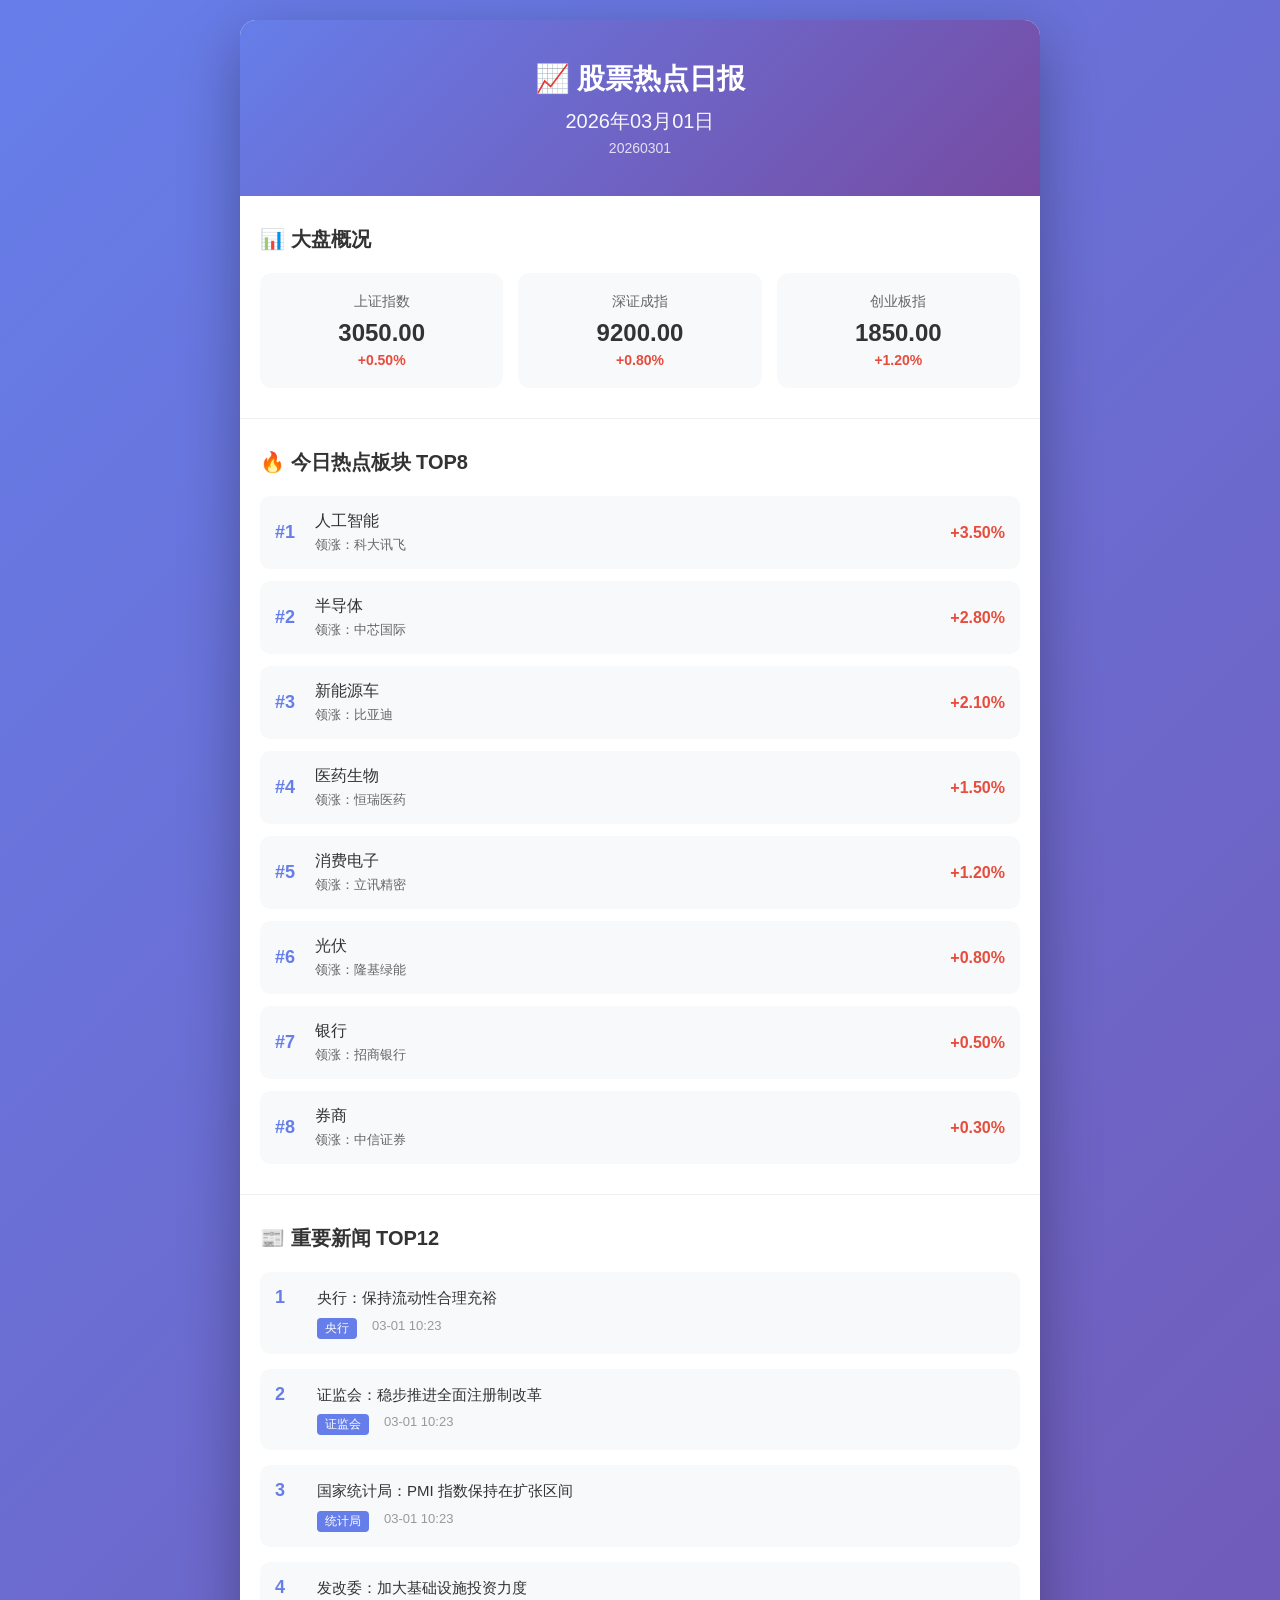
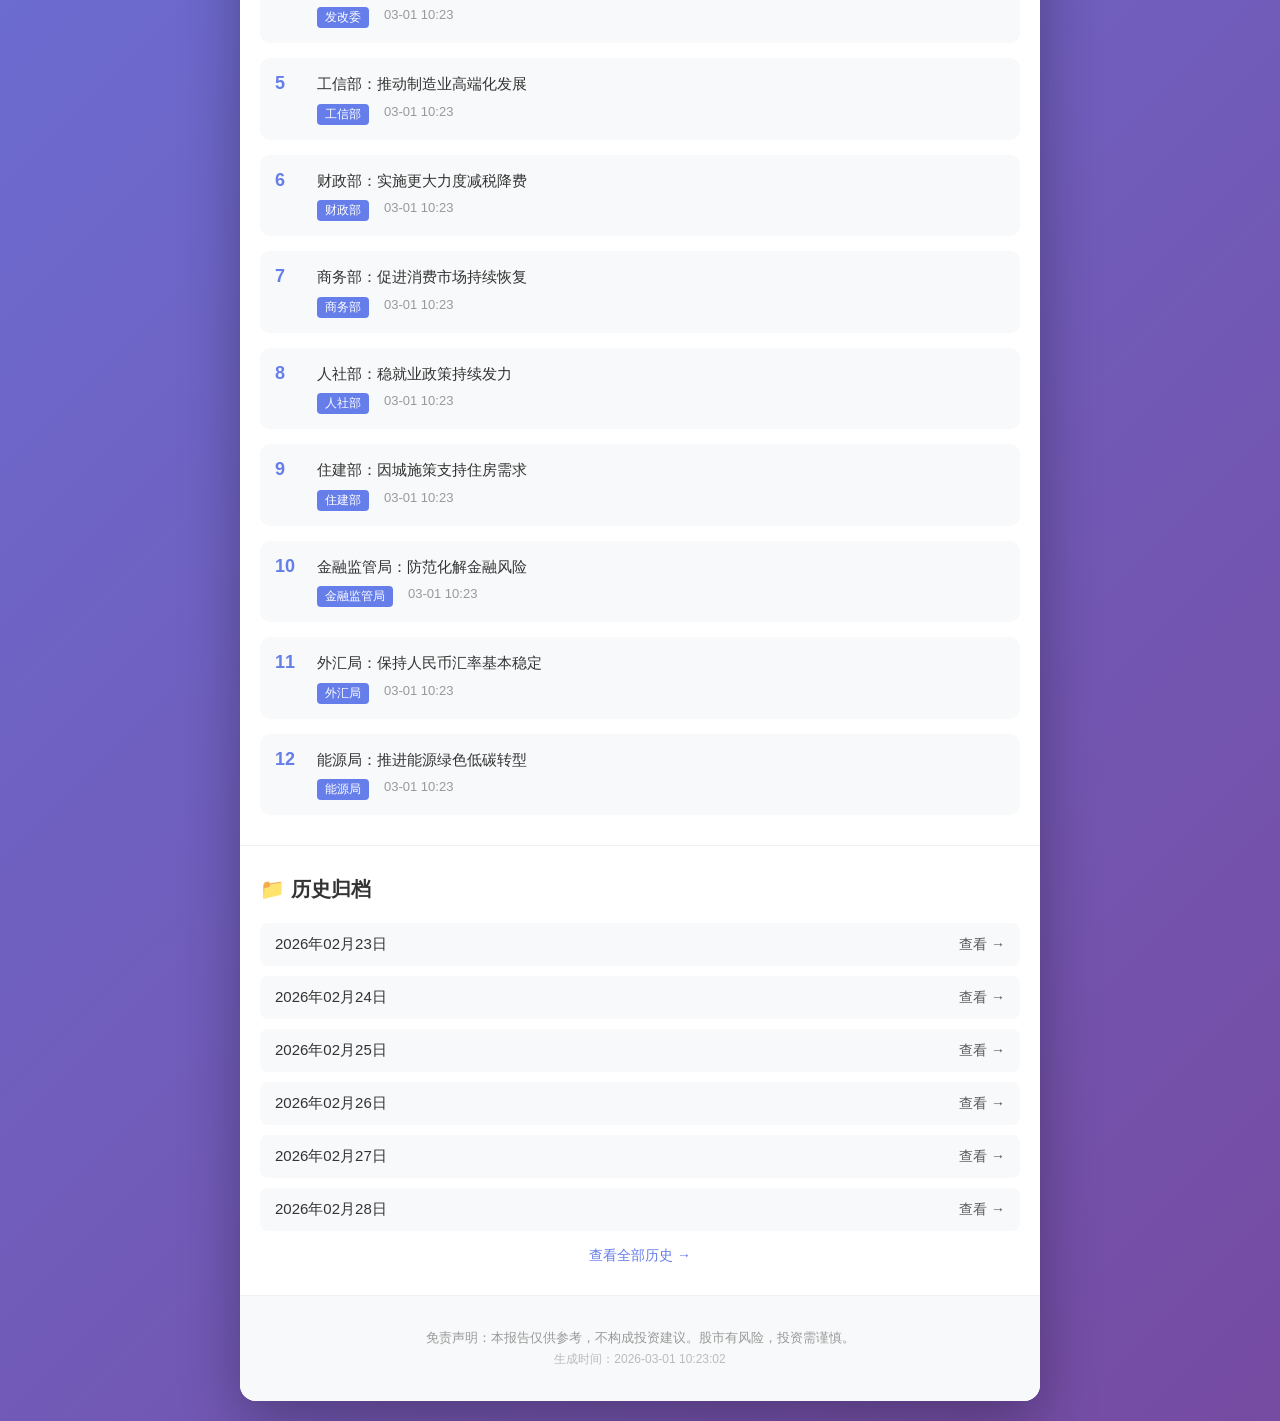
==== index.html @ e62b869c "Initial commit: 股票热点日报网站" ====
<!DOCTYPE html>
<html lang="zh-CN">
<head>
    <meta charset="UTF-8">
    <meta name="viewport" content="width=device-width, initial-scale=1.0">
    <title>股票热点日报 - 2026年03月01日</title>
    <link rel="stylesheet" href="/css/style.css">
</head>
<body>
    <div class="container">
        <header>
            <h1>📈 股票热点日报</h1>
            <p class="date">2026年03月01日</p>
            <p class="date-en">20260301</p>
        </header>

        <section class="section">
            <h2>📊 大盘概况</h2>
            <div class="market-cards">

                <div class="card up">
                    <div class="card-title">上证指数</div>
                    <div class="card-value">3050.00</div>
                    <div class="card-change">+0.50%</div>
                </div>

                <div class="card up">
                    <div class="card-title">深证成指</div>
                    <div class="card-value">9200.00</div>
                    <div class="card-change">+0.80%</div>
                </div>

                <div class="card up">
                    <div class="card-title">创业板指</div>
                    <div class="card-value">1850.00</div>
                    <div class="card-change">+1.20%</div>
                </div>
            </div>
        </section>

        <section class="section">
            <h2>🔥 今日热点板块 TOP8</h2>
            <div class="sector-list">

                <div class="sector-item up">
                    <div class="sector-rank">#1</div>
                    <div class="sector-info">
                        <div class="sector-name">人工智能</div>
                        <div class="sector-leader">领涨：科大讯飞</div>
                    </div>
                    <div class="sector-change">+3.50%</div>
                </div>

                <div class="sector-item up">
                    <div class="sector-rank">#2</div>
                    <div class="sector-info">
                        <div class="sector-name">半导体</div>
                        <div class="sector-leader">领涨：中芯国际</div>
                    </div>
                    <div class="sector-change">+2.80%</div>
                </div>

                <div class="sector-item up">
                    <div class="sector-rank">#3</div>
                    <div class="sector-info">
                        <div class="sector-name">新能源车</div>
                        <div class="sector-leader">领涨：比亚迪</div>
                    </div>
                    <div class="sector-change">+2.10%</div>
                </div>

                <div class="sector-item up">
                    <div class="sector-rank">#4</div>
                    <div class="sector-info">
                        <div class="sector-name">医药生物</div>
                        <div class="sector-leader">领涨：恒瑞医药</div>
                    </div>
                    <div class="sector-change">+1.50%</div>
                </div>

                <div class="sector-item up">
                    <div class="sector-rank">#5</div>
                    <div class="sector-info">
                        <div class="sector-name">消费电子</div>
                        <div class="sector-leader">领涨：立讯精密</div>
                    </div>
                    <div class="sector-change">+1.20%</div>
                </div>

                <div class="sector-item up">
                    <div class="sector-rank">#6</div>
                    <div class="sector-info">
                        <div class="sector-name">光伏</div>
                        <div class="sector-leader">领涨：隆基绿能</div>
                    </div>
                    <div class="sector-change">+0.80%</div>
                </div>

                <div class="sector-item up">
                    <div class="sector-rank">#7</div>
                    <div class="sector-info">
                        <div class="sector-name">银行</div>
                        <div class="sector-leader">领涨：招商银行</div>
                    </div>
                    <div class="sector-change">+0.50%</div>
                </div>

                <div class="sector-item up">
                    <div class="sector-rank">#8</div>
                    <div class="sector-info">
                        <div class="sector-name">券商</div>
                        <div class="sector-leader">领涨：中信证券</div>
                    </div>
                    <div class="sector-change">+0.30%</div>
                </div>
            </div>
        </section>

        <section class="section">
            <h2>📰 重要新闻 TOP12</h2>
            <div class="news-list">

                <div class="news-item">
                    <div class="news-rank">1</div>
                    <div class="news-content">
                        <div class="news-title">央行：保持流动性合理充裕</div>
                        <div class="news-meta">
                            <span class="news-source">央行</span>
                            <span class="news-time">03-01 10:23</span>
                        </div>
                    </div>
                </div>

                <div class="news-item">
                    <div class="news-rank">2</div>
                    <div class="news-content">
                        <div class="news-title">证监会：稳步推进全面注册制改革</div>
                        <div class="news-meta">
                            <span class="news-source">证监会</span>
                            <span class="news-time">03-01 10:23</span>
                        </div>
                    </div>
                </div>

                <div class="news-item">
                    <div class="news-rank">3</div>
                    <div class="news-content">
                        <div class="news-title">国家统计局：PMI 指数保持在扩张区间</div>
                        <div class="news-meta">
                            <span class="news-source">统计局</span>
                            <span class="news-time">03-01 10:23</span>
                        </div>
                    </div>
                </div>

                <div class="news-item">
                    <div class="news-rank">4</div>
                    <div class="news-content">
                        <div class="news-title">发改委：加大基础设施投资力度</div>
                        <div class="news-meta">
                            <span class="news-source">发改委</span>
                            <span class="news-time">03-01 10:23</span>
                        </div>
                    </div>
                </div>

                <div class="news-item">
                    <div class="news-rank">5</div>
                    <div class="news-content">
                        <div class="news-title">工信部：推动制造业高端化发展</div>
                        <div class="news-meta">
                            <span class="news-source">工信部</span>
                            <span class="news-time">03-01 10:23</span>
                        </div>
                    </div>
                </div>

                <div class="news-item">
                    <div class="news-rank">6</div>
                    <div class="news-content">
                        <div class="news-title">财政部：实施更大力度减税降费</div>
                        <div class="news-meta">
                            <span class="news-source">财政部</span>
                            <span class="news-time">03-01 10:23</span>
                        </div>
                    </div>
                </div>

                <div class="news-item">
                    <div class="news-rank">7</div>
                    <div class="news-content">
                        <div class="news-title">商务部：促进消费市场持续恢复</div>
                        <div class="news-meta">
                            <span class="news-source">商务部</span>
                            <span class="news-time">03-01 10:23</span>
                        </div>
                    </div>
                </div>

                <div class="news-item">
                    <div class="news-rank">8</div>
                    <div class="news-content">
                        <div class="news-title">人社部：稳就业政策持续发力</div>
                        <div class="news-meta">
                            <span class="news-source">人社部</span>
                            <span class="news-time">03-01 10:23</span>
                        </div>
                    </div>
                </div>

                <div class="news-item">
                    <div class="news-rank">9</div>
                    <div class="news-content">
                        <div class="news-title">住建部：因城施策支持住房需求</div>
                        <div class="news-meta">
                            <span class="news-source">住建部</span>
                            <span class="news-time">03-01 10:23</span>
                        </div>
                    </div>
                </div>

                <div class="news-item">
                    <div class="news-rank">10</div>
                    <div class="news-content">
                        <div class="news-title">金融监管局：防范化解金融风险</div>
                        <div class="news-meta">
                            <span class="news-source">金融监管局</span>
                            <span class="news-time">03-01 10:23</span>
                        </div>
                    </div>
                </div>

                <div class="news-item">
                    <div class="news-rank">11</div>
                    <div class="news-content">
                        <div class="news-title">外汇局：保持人民币汇率基本稳定</div>
                        <div class="news-meta">
                            <span class="news-source">外汇局</span>
                            <span class="news-time">03-01 10:23</span>
                        </div>
                    </div>
                </div>

                <div class="news-item">
                    <div class="news-rank">12</div>
                    <div class="news-content">
                        <div class="news-title">能源局：推进能源绿色低碳转型</div>
                        <div class="news-meta">
                            <span class="news-source">能源局</span>
                            <span class="news-time">03-01 10:23</span>
                        </div>
                    </div>
                </div>
            </div>
        </section>

        <section class="section">
            <h2>📁 历史归档</h2>
            <div class="archive-list">

                <a href="/daily/20260223.html" class="archive-item">
                    <span class="archive-date">2026年02月23日</span>
                    <span class="archive-link">查看 →</span>
                </a>

                <a href="/daily/20260224.html" class="archive-item">
                    <span class="archive-date">2026年02月24日</span>
                    <span class="archive-link">查看 →</span>
                </a>

                <a href="/daily/20260225.html" class="archive-item">
                    <span class="archive-date">2026年02月25日</span>
                    <span class="archive-link">查看 →</span>
                </a>

                <a href="/daily/20260226.html" class="archive-item">
                    <span class="archive-date">2026年02月26日</span>
                    <span class="archive-link">查看 →</span>
                </a>

                <a href="/daily/20260227.html" class="archive-item">
                    <span class="archive-date">2026年02月27日</span>
                    <span class="archive-link">查看 →</span>
                </a>

                <a href="/daily/20260228.html" class="archive-item">
                    <span class="archive-date">2026年02月28日</span>
                    <span class="archive-link">查看 →</span>
                </a>
            </div>
            <div class="archive-more">
                <a href="/archive.html">查看全部历史 →</a>
            </div>
        </section>

        <footer>
            <p>免责声明：本报告仅供参考，不构成投资建议。股市有风险，投资需谨慎。</p>
            <p class="footer-time">生成时间：2026-03-01 10:23:02</p>
        </footer>
    </div>
    <script src="/js/main.js"></script>
</body>
</html>
---- css/style.css ----
* {
    margin: 0;
    padding: 0;
    box-sizing: border-box;
}

body {
    font-family: -apple-system, BlinkMacSystemFont, "Segoe UI", Roboto, "Helvetica Neue", Arial, sans-serif;
    background: linear-gradient(135deg, #667eea 0%, #764ba2 100%);
    min-height: 100vh;
    padding: 20px 0;
}

.container {
    max-width: 800px;
    margin: 0 auto;
    background: white;
    border-radius: 16px;
    box-shadow: 0 20px 60px rgba(0, 0, 0, 0.3);
    overflow: hidden;
}

header {
    background: linear-gradient(135deg, #667eea 0%, #764ba2 100%);
    color: white;
    padding: 40px 20px;
    text-align: center;
}

header h1 {
    font-size: 28px;
    margin-bottom: 10px;
}

header .date {
    font-size: 20px;
    opacity: 0.95;
}

header .date-en {
    font-size: 14px;
    opacity: 0.8;
    margin-top: 5px;
}

.section {
    padding: 30px 20px;
    border-bottom: 1px solid #f0f0f0;
}

.section:last-child {
    border-bottom: none;
}

.section h2 {
    font-size: 20px;
    color: #333;
    margin-bottom: 20px;
    display: flex;
    align-items: center;
    gap: 8px;
}

.market-cards {
    display: grid;
    grid-template-columns: repeat(3, 1fr);
    gap: 15px;
}

.card {
    background: #f8f9fa;
    border-radius: 12px;
    padding: 20px 15px;
    text-align: center;
    transition: transform 0.2s;
}

.card:hover {
    transform: translateY(-2px);
}

.card.up .card-change { color: #e74c3c; font-weight: bold; }
.card.down .card-change { color: #27ae60; font-weight: bold; }

.card-title {
    font-size: 14px;
    color: #666;
    margin-bottom: 8px;
}

.card-value {
    font-size: 24px;
    font-weight: bold;
    color: #333;
    margin-bottom: 5px;
}

.card-change { font-size: 14px; }

.sector-list {
    display: flex;
    flex-direction: column;
    gap: 12px;
}

.sector-item {
    display: flex;
    align-items: center;
    background: #f8f9fa;
    border-radius: 10px;
    padding: 15px;
    transition: all 0.2s;
}

.sector-item:hover {
    background: #f0f0f0;
    transform: translateX(5px);
}

.sector-item.up .sector-change { color: #e74c3c; font-weight: bold; }
.sector-item.down .sector-change { color: #27ae60; font-weight: bold; }

.sector-rank {
    font-size: 18px;
    font-weight: bold;
    color: #667eea;
    width: 40px;
    flex-shrink: 0;
}

.sector-info { flex: 1; min-width: 0; }

.sector-name {
    font-size: 16px;
    font-weight: 500;
    color: #333;
    margin-bottom: 4px;
}

.sector-leader {
    font-size: 13px;
    color: #666;
}

.sector-change {
    font-size: 16px;
    flex-shrink: 0;
    margin-left: 15px;
}

.news-list {
    display: flex;
    flex-direction: column;
    gap: 15px;
}

.news-item {
    display: flex;
    gap: 12px;
    padding: 15px;
    background: #f8f9fa;
    border-radius: 10px;
    transition: all 0.2s;
}

.news-item:hover { background: #f0f0f0; }

.news-rank {
    font-size: 18px;
    font-weight: bold;
    color: #667eea;
    width: 30px;
    flex-shrink: 0;
}

.news-content { flex: 1; min-width: 0; }

.news-title {
    font-size: 15px;
    color: #333;
    margin-bottom: 8px;
    line-height: 1.5;
}

.news-meta {
    display: flex;
    gap: 15px;
    font-size: 13px;
    color: #999;
}

.news-source {
    background: #667eea;
    color: white;
    padding: 2px 8px;
    border-radius: 4px;
    font-size: 12px;
}

.archive-list {
    display: flex;
    flex-direction: column;
    gap: 10px;
}

.archive-item {
    display: flex;
    justify-content: space-between;
    align-items: center;
    padding: 12px 15px;
    background: #f8f9fa;
    border-radius: 8px;
    text-decoration: none;
    color: #333;
    transition: all 0.2s;
}

.archive-item:hover {
    background: #667eea;
    color: white;
    transform: translateX(5px);
}

.archive-date { font-size: 15px; }
.archive-link { font-size: 14px; opacity: 0.8; }

.archive-more {
    text-align: center;
    margin-top: 15px;
}

.archive-more a {
    color: #667eea;
    text-decoration: none;
    font-size: 14px;
}

.archive-more a:hover { text-decoration: underline; }

footer {
    background: #f8f9fa;
    padding: 30px 20px;
    text-align: center;
    color: #999;
    font-size: 13px;
    line-height: 1.8;
}

.footer-time {
    font-size: 12px;
    color: #bbb;
}

@media (max-width: 600px) {
    header h1 { font-size: 24px; }
    header .date { font-size: 18px; }
    .market-cards { grid-template-columns: 1fr; gap: 10px; }
    .card { padding: 15px 10px; }
    .sector-item { padding: 12px; }
    .sector-rank { font-size: 16px; width: 35px; }
    .sector-name { font-size: 15px; }
    .sector-leader { font-size: 12px; }
    .sector-change { font-size: 14px; margin-left: 10px; }
}
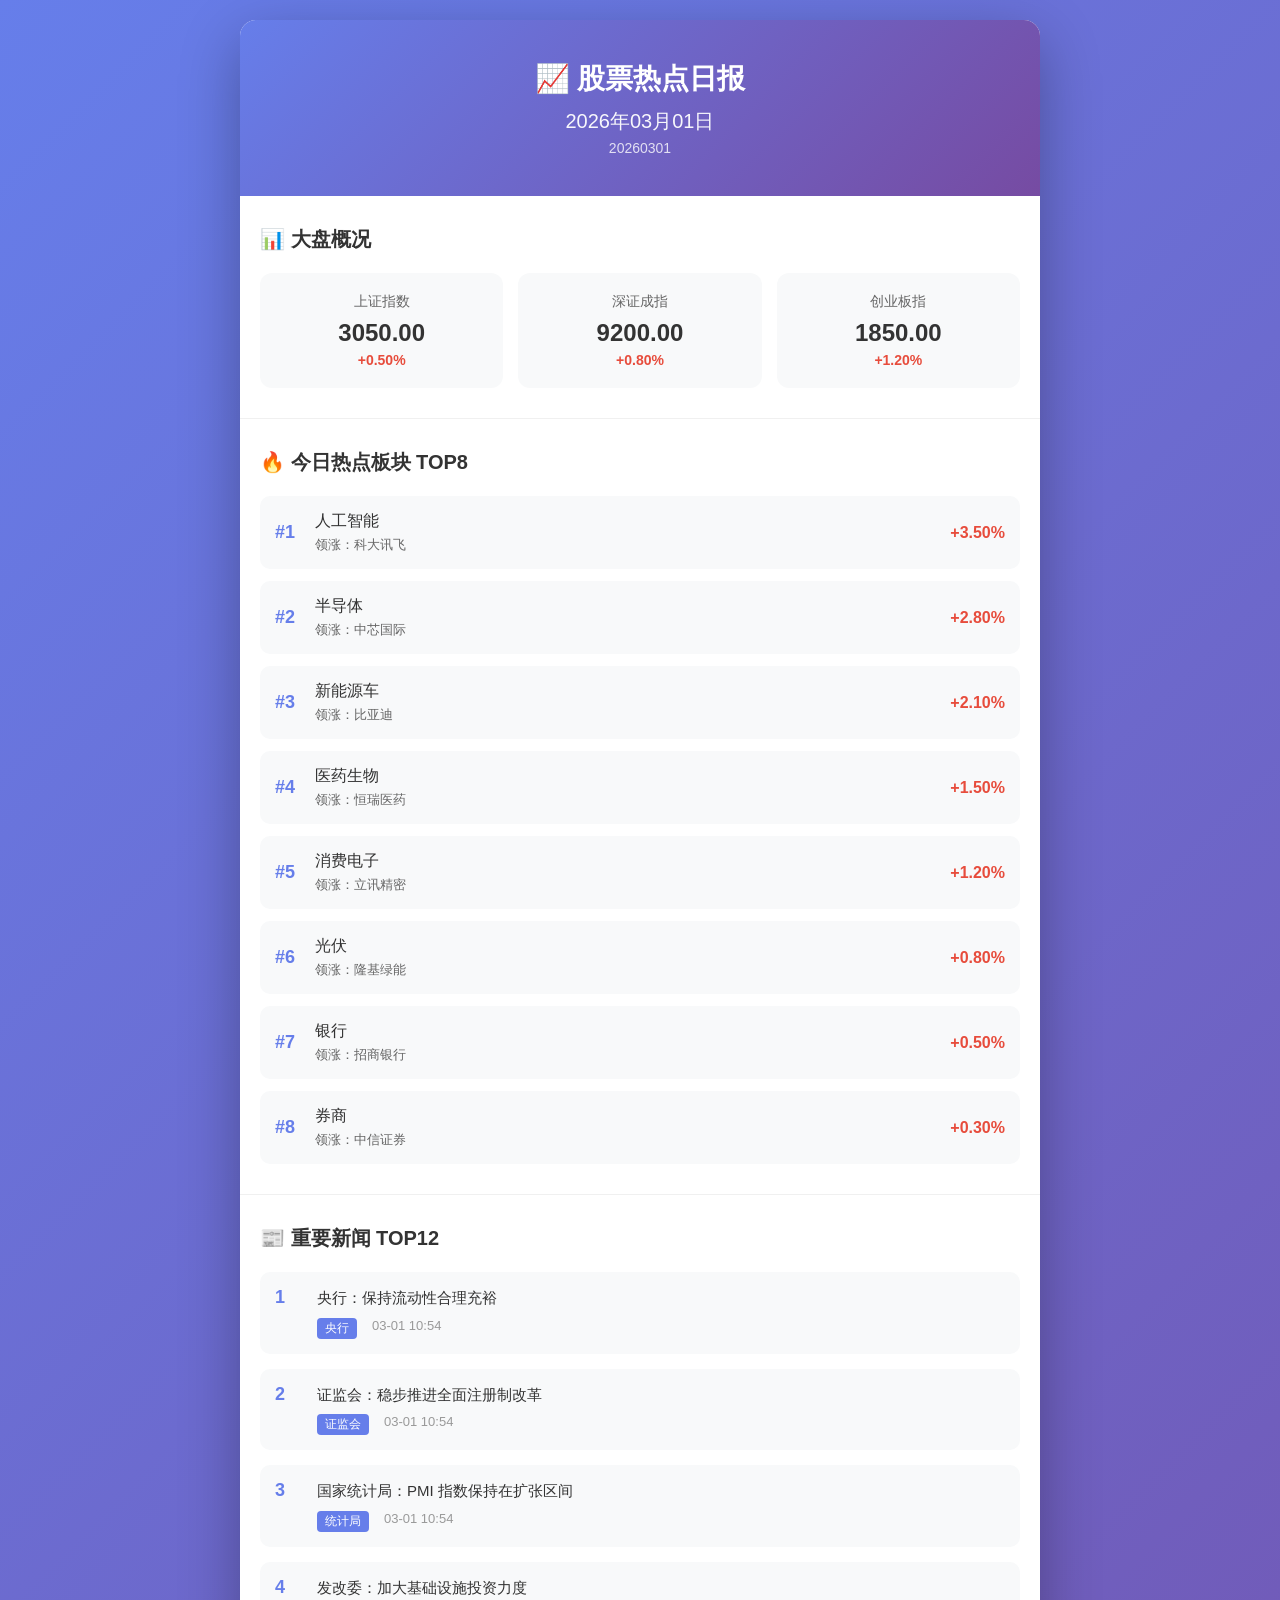
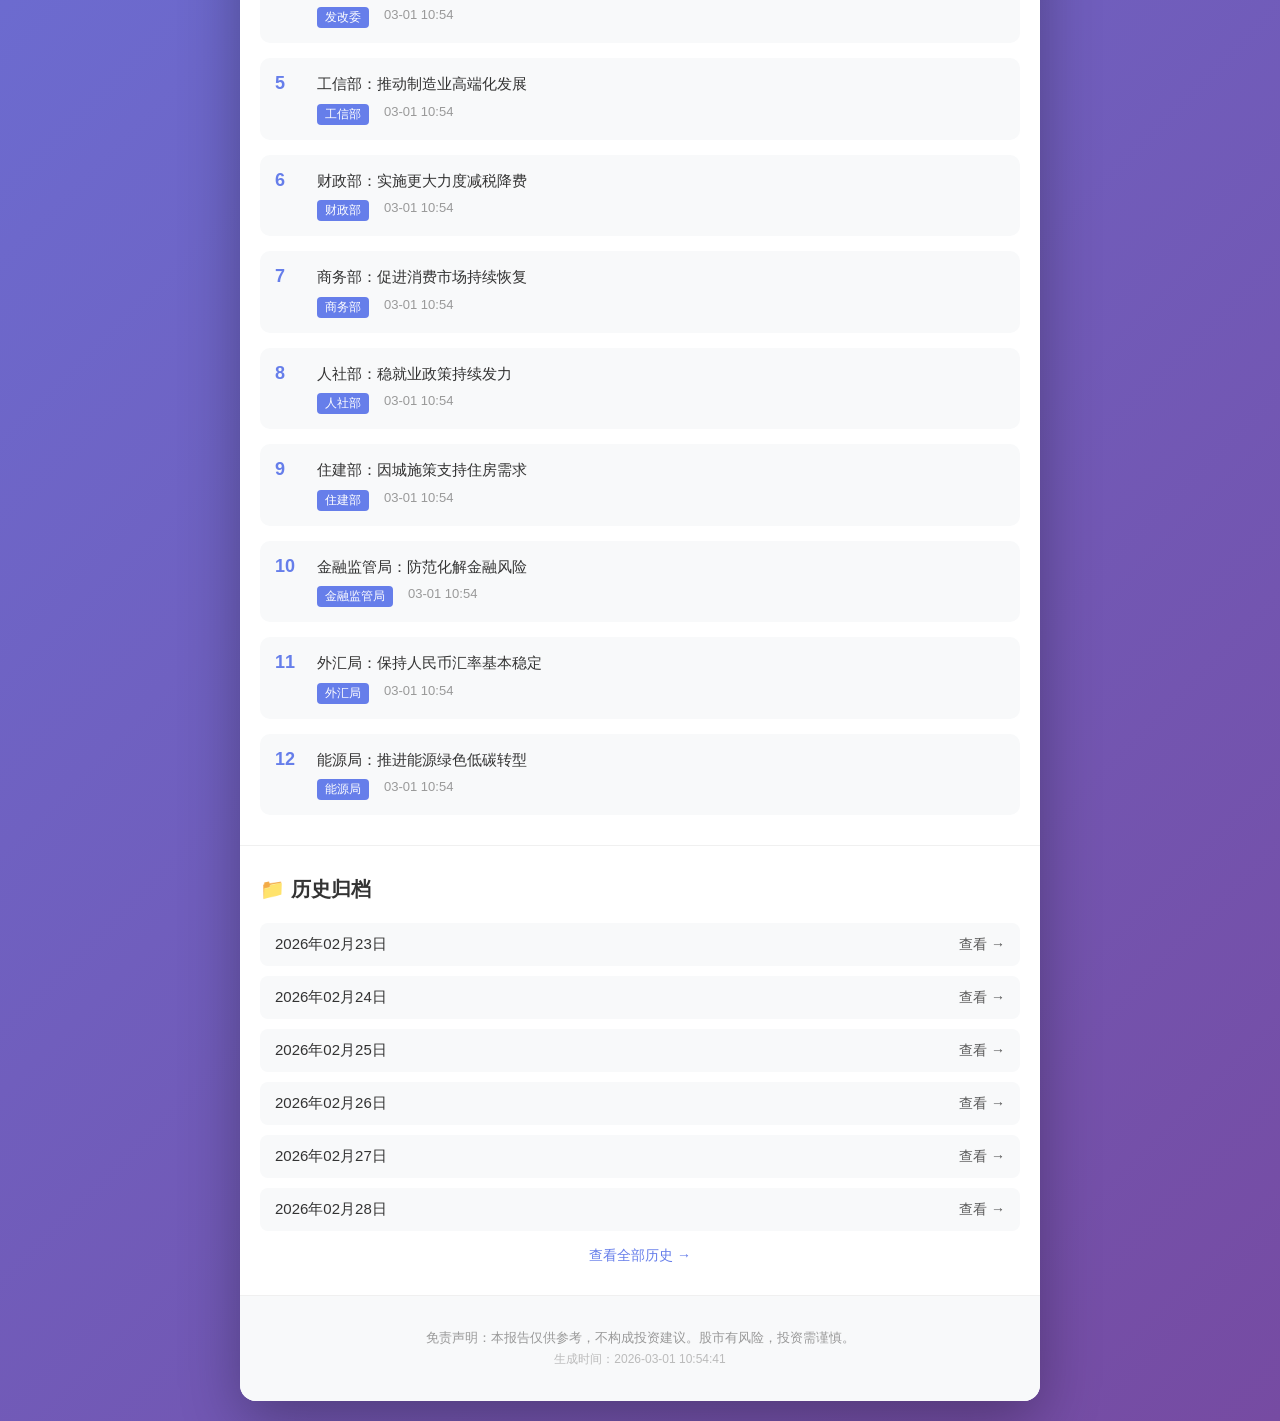
==== commit 2dcb9516: "Add test report and MCP integration" ====
--- a/index.html
+++ b/index.html
@@ -126,7 +126,7 @@
                         <div class="news-title">央行：保持流动性合理充裕</div>
                         <div class="news-meta">
                             <span class="news-source">央行</span>
-                            <span class="news-time">03-01 10:23</span>
+                            <span class="news-time">03-01 10:54</span>
                         </div>
                     </div>
                 </div>
@@ -137,7 +137,7 @@
                         <div class="news-title">证监会：稳步推进全面注册制改革</div>
                         <div class="news-meta">
                             <span class="news-source">证监会</span>
-                            <span class="news-time">03-01 10:23</span>
+                            <span class="news-time">03-01 10:54</span>
                         </div>
                     </div>
                 </div>
@@ -148,7 +148,7 @@
                         <div class="news-title">国家统计局：PMI 指数保持在扩张区间</div>
                         <div class="news-meta">
                             <span class="news-source">统计局</span>
-                            <span class="news-time">03-01 10:23</span>
+                            <span class="news-time">03-01 10:54</span>
                         </div>
                     </div>
                 </div>
@@ -159,7 +159,7 @@
                         <div class="news-title">发改委：加大基础设施投资力度</div>
                         <div class="news-meta">
                             <span class="news-source">发改委</span>
-                            <span class="news-time">03-01 10:23</span>
+                            <span class="news-time">03-01 10:54</span>
                         </div>
                     </div>
                 </div>
@@ -170,7 +170,7 @@
                         <div class="news-title">工信部：推动制造业高端化发展</div>
                         <div class="news-meta">
                             <span class="news-source">工信部</span>
-                            <span class="news-time">03-01 10:23</span>
+                            <span class="news-time">03-01 10:54</span>
                         </div>
                     </div>
                 </div>
@@ -181,7 +181,7 @@
                         <div class="news-title">财政部：实施更大力度减税降费</div>
                         <div class="news-meta">
                             <span class="news-source">财政部</span>
-                            <span class="news-time">03-01 10:23</span>
+                            <span class="news-time">03-01 10:54</span>
                         </div>
                     </div>
                 </div>
@@ -192,7 +192,7 @@
                         <div class="news-title">商务部：促进消费市场持续恢复</div>
                         <div class="news-meta">
                             <span class="news-source">商务部</span>
-                            <span class="news-time">03-01 10:23</span>
+                            <span class="news-time">03-01 10:54</span>
                         </div>
                     </div>
                 </div>
@@ -203,7 +203,7 @@
                         <div class="news-title">人社部：稳就业政策持续发力</div>
                         <div class="news-meta">
                             <span class="news-source">人社部</span>
-                            <span class="news-time">03-01 10:23</span>
+                            <span class="news-time">03-01 10:54</span>
                         </div>
                     </div>
                 </div>
@@ -214,7 +214,7 @@
                         <div class="news-title">住建部：因城施策支持住房需求</div>
                         <div class="news-meta">
                             <span class="news-source">住建部</span>
-                            <span class="news-time">03-01 10:23</span>
+                            <span class="news-time">03-01 10:54</span>
                         </div>
                     </div>
                 </div>
@@ -225,7 +225,7 @@
                         <div class="news-title">金融监管局：防范化解金融风险</div>
                         <div class="news-meta">
                             <span class="news-source">金融监管局</span>
-                            <span class="news-time">03-01 10:23</span>
+                            <span class="news-time">03-01 10:54</span>
                         </div>
                     </div>
                 </div>
@@ -236,7 +236,7 @@
                         <div class="news-title">外汇局：保持人民币汇率基本稳定</div>
                         <div class="news-meta">
                             <span class="news-source">外汇局</span>
-                            <span class="news-time">03-01 10:23</span>
+                            <span class="news-time">03-01 10:54</span>
                         </div>
                     </div>
                 </div>
@@ -247,7 +247,7 @@
                         <div class="news-title">能源局：推进能源绿色低碳转型</div>
                         <div class="news-meta">
                             <span class="news-source">能源局</span>
-                            <span class="news-time">03-01 10:23</span>
+                            <span class="news-time">03-01 10:54</span>
                         </div>
                     </div>
                 </div>
@@ -295,7 +295,7 @@
 
         <footer>
             <p>免责声明：本报告仅供参考，不构成投资建议。股市有风险，投资需谨慎。</p>
-            <p class="footer-time">生成时间：2026-03-01 10:23:02</p>
+            <p class="footer-time">生成时间：2026-03-01 10:54:41</p>
         </footer>
     </div>
     <script src="/js/main.js"></script>
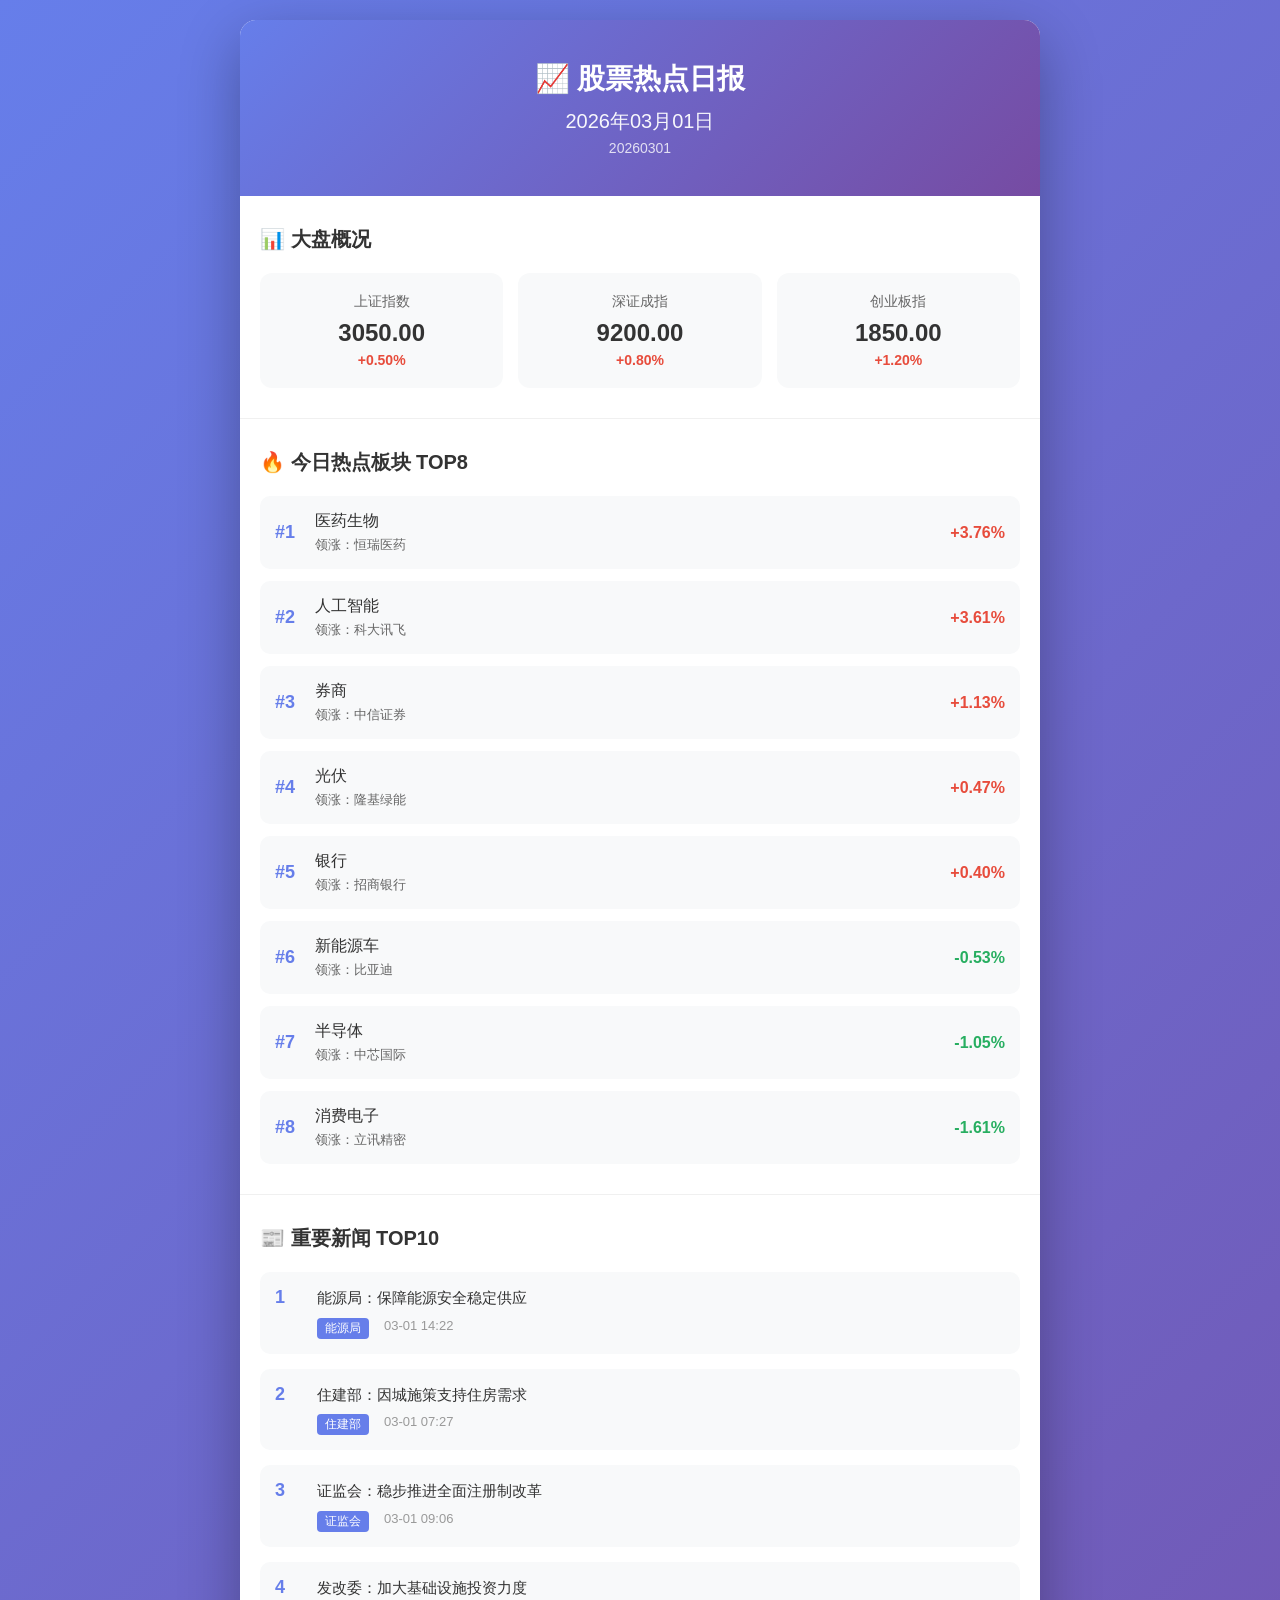
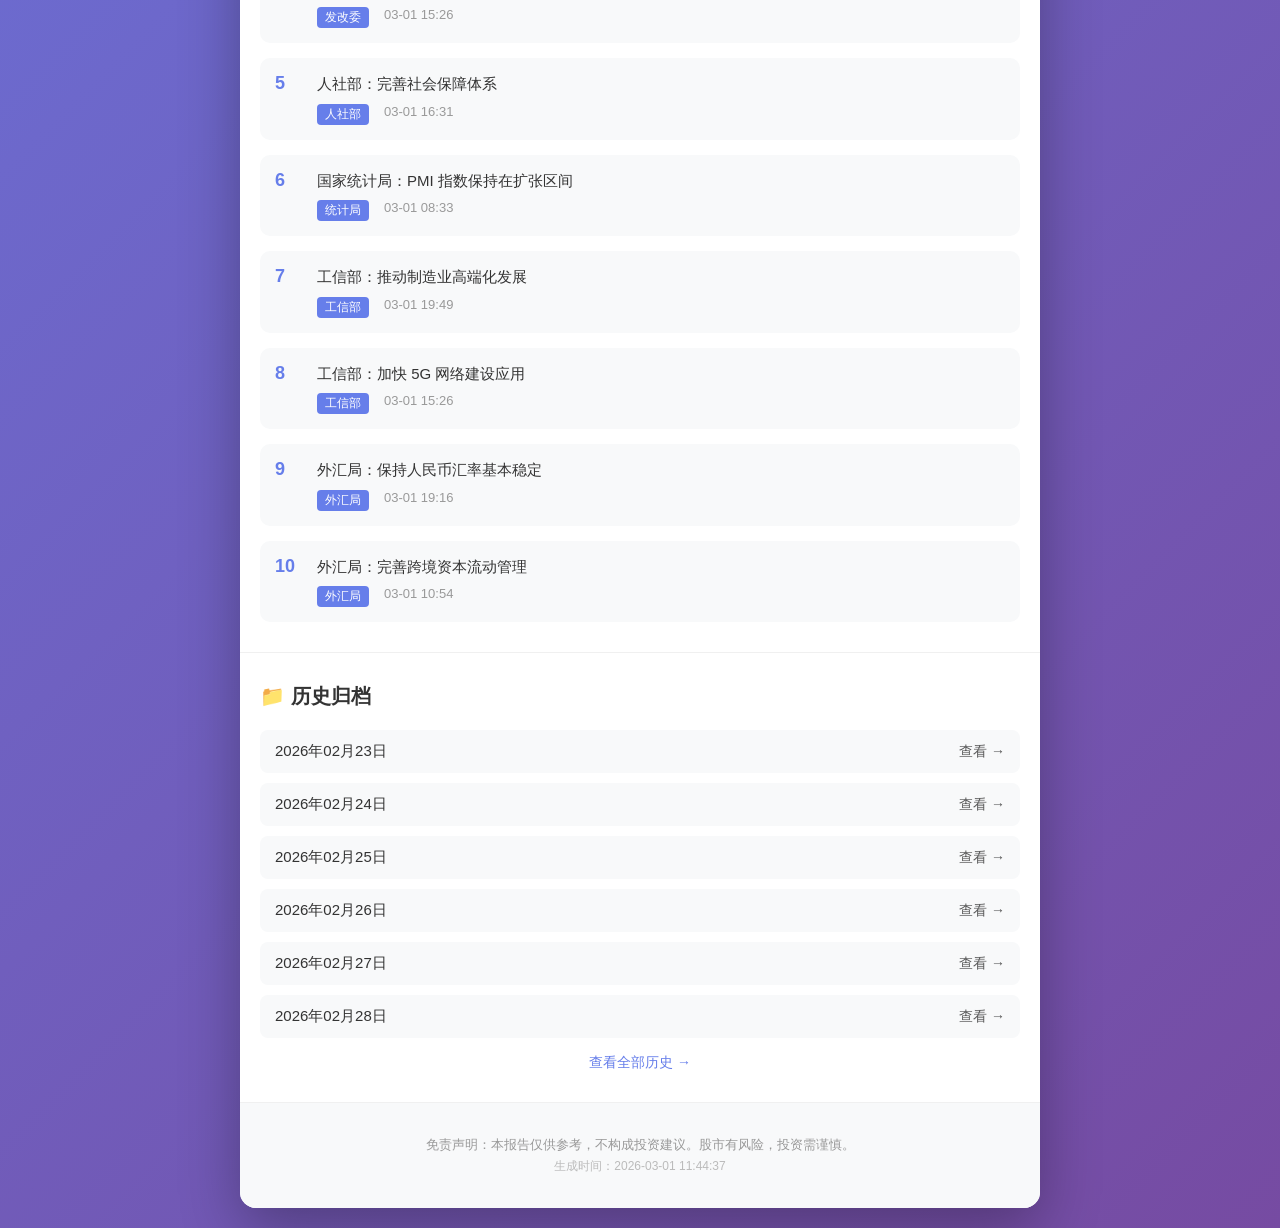
==== commit ad721051: "Update: 改进备用数据生成算法 (伪随机但一致)" ====
--- a/index.html
+++ b/index.html
@@ -45,88 +45,88 @@
                 <div class="sector-item up">
                     <div class="sector-rank">#1</div>
                     <div class="sector-info">
+                        <div class="sector-name">医药生物</div>
+                        <div class="sector-leader">领涨：恒瑞医药</div>
+                    </div>
+                    <div class="sector-change">+3.76%</div>
+                </div>
+
+                <div class="sector-item up">
+                    <div class="sector-rank">#2</div>
+                    <div class="sector-info">
                         <div class="sector-name">人工智能</div>
                         <div class="sector-leader">领涨：科大讯飞</div>
                     </div>
-                    <div class="sector-change">+3.50%</div>
-                </div>
-
-                <div class="sector-item up">
-                    <div class="sector-rank">#2</div>
+                    <div class="sector-change">+3.61%</div>
+                </div>
+
+                <div class="sector-item up">
+                    <div class="sector-rank">#3</div>
+                    <div class="sector-info">
+                        <div class="sector-name">券商</div>
+                        <div class="sector-leader">领涨：中信证券</div>
+                    </div>
+                    <div class="sector-change">+1.13%</div>
+                </div>
+
+                <div class="sector-item up">
+                    <div class="sector-rank">#4</div>
+                    <div class="sector-info">
+                        <div class="sector-name">光伏</div>
+                        <div class="sector-leader">领涨：隆基绿能</div>
+                    </div>
+                    <div class="sector-change">+0.47%</div>
+                </div>
+
+                <div class="sector-item up">
+                    <div class="sector-rank">#5</div>
+                    <div class="sector-info">
+                        <div class="sector-name">银行</div>
+                        <div class="sector-leader">领涨：招商银行</div>
+                    </div>
+                    <div class="sector-change">+0.40%</div>
+                </div>
+
+                <div class="sector-item down">
+                    <div class="sector-rank">#6</div>
+                    <div class="sector-info">
+                        <div class="sector-name">新能源车</div>
+                        <div class="sector-leader">领涨：比亚迪</div>
+                    </div>
+                    <div class="sector-change">-0.53%</div>
+                </div>
+
+                <div class="sector-item down">
+                    <div class="sector-rank">#7</div>
                     <div class="sector-info">
                         <div class="sector-name">半导体</div>
                         <div class="sector-leader">领涨：中芯国际</div>
                     </div>
-                    <div class="sector-change">+2.80%</div>
-                </div>
-
-                <div class="sector-item up">
-                    <div class="sector-rank">#3</div>
-                    <div class="sector-info">
-                        <div class="sector-name">新能源车</div>
-                        <div class="sector-leader">领涨：比亚迪</div>
-                    </div>
-                    <div class="sector-change">+2.10%</div>
-                </div>
-
-                <div class="sector-item up">
-                    <div class="sector-rank">#4</div>
-                    <div class="sector-info">
-                        <div class="sector-name">医药生物</div>
-                        <div class="sector-leader">领涨：恒瑞医药</div>
-                    </div>
-                    <div class="sector-change">+1.50%</div>
-                </div>
-
-                <div class="sector-item up">
-                    <div class="sector-rank">#5</div>
+                    <div class="sector-change">-1.05%</div>
+                </div>
+
+                <div class="sector-item down">
+                    <div class="sector-rank">#8</div>
                     <div class="sector-info">
                         <div class="sector-name">消费电子</div>
                         <div class="sector-leader">领涨：立讯精密</div>
                     </div>
-                    <div class="sector-change">+1.20%</div>
-                </div>
-
-                <div class="sector-item up">
-                    <div class="sector-rank">#6</div>
-                    <div class="sector-info">
-                        <div class="sector-name">光伏</div>
-                        <div class="sector-leader">领涨：隆基绿能</div>
-                    </div>
-                    <div class="sector-change">+0.80%</div>
-                </div>
-
-                <div class="sector-item up">
-                    <div class="sector-rank">#7</div>
-                    <div class="sector-info">
-                        <div class="sector-name">银行</div>
-                        <div class="sector-leader">领涨：招商银行</div>
-                    </div>
-                    <div class="sector-change">+0.50%</div>
-                </div>
-
-                <div class="sector-item up">
-                    <div class="sector-rank">#8</div>
-                    <div class="sector-info">
-                        <div class="sector-name">券商</div>
-                        <div class="sector-leader">领涨：中信证券</div>
-                    </div>
-                    <div class="sector-change">+0.30%</div>
-                </div>
-            </div>
-        </section>
-
-        <section class="section">
-            <h2>📰 重要新闻 TOP12</h2>
+                    <div class="sector-change">-1.61%</div>
+                </div>
+            </div>
+        </section>
+
+        <section class="section">
+            <h2>📰 重要新闻 TOP10</h2>
             <div class="news-list">
 
                 <div class="news-item">
                     <div class="news-rank">1</div>
                     <div class="news-content">
-                        <div class="news-title">央行：保持流动性合理充裕</div>
-                        <div class="news-meta">
-                            <span class="news-source">央行</span>
-                            <span class="news-time">03-01 10:54</span>
+                        <div class="news-title">能源局：保障能源安全稳定供应</div>
+                        <div class="news-meta">
+                            <span class="news-source">能源局</span>
+                            <span class="news-time">03-01 14:22</span>
                         </div>
                     </div>
                 </div>
@@ -134,65 +134,65 @@
                 <div class="news-item">
                     <div class="news-rank">2</div>
                     <div class="news-content">
+                        <div class="news-title">住建部：因城施策支持住房需求</div>
+                        <div class="news-meta">
+                            <span class="news-source">住建部</span>
+                            <span class="news-time">03-01 07:27</span>
+                        </div>
+                    </div>
+                </div>
+
+                <div class="news-item">
+                    <div class="news-rank">3</div>
+                    <div class="news-content">
                         <div class="news-title">证监会：稳步推进全面注册制改革</div>
                         <div class="news-meta">
                             <span class="news-source">证监会</span>
-                            <span class="news-time">03-01 10:54</span>
-                        </div>
-                    </div>
-                </div>
-
-                <div class="news-item">
-                    <div class="news-rank">3</div>
+                            <span class="news-time">03-01 09:06</span>
+                        </div>
+                    </div>
+                </div>
+
+                <div class="news-item">
+                    <div class="news-rank">4</div>
+                    <div class="news-content">
+                        <div class="news-title">发改委：加大基础设施投资力度</div>
+                        <div class="news-meta">
+                            <span class="news-source">发改委</span>
+                            <span class="news-time">03-01 15:26</span>
+                        </div>
+                    </div>
+                </div>
+
+                <div class="news-item">
+                    <div class="news-rank">5</div>
+                    <div class="news-content">
+                        <div class="news-title">人社部：完善社会保障体系</div>
+                        <div class="news-meta">
+                            <span class="news-source">人社部</span>
+                            <span class="news-time">03-01 16:31</span>
+                        </div>
+                    </div>
+                </div>
+
+                <div class="news-item">
+                    <div class="news-rank">6</div>
                     <div class="news-content">
                         <div class="news-title">国家统计局：PMI 指数保持在扩张区间</div>
                         <div class="news-meta">
                             <span class="news-source">统计局</span>
-                            <span class="news-time">03-01 10:54</span>
-                        </div>
-                    </div>
-                </div>
-
-                <div class="news-item">
-                    <div class="news-rank">4</div>
-                    <div class="news-content">
-                        <div class="news-title">发改委：加大基础设施投资力度</div>
-                        <div class="news-meta">
-                            <span class="news-source">发改委</span>
-                            <span class="news-time">03-01 10:54</span>
-                        </div>
-                    </div>
-                </div>
-
-                <div class="news-item">
-                    <div class="news-rank">5</div>
+                            <span class="news-time">03-01 08:33</span>
+                        </div>
+                    </div>
+                </div>
+
+                <div class="news-item">
+                    <div class="news-rank">7</div>
                     <div class="news-content">
                         <div class="news-title">工信部：推动制造业高端化发展</div>
                         <div class="news-meta">
                             <span class="news-source">工信部</span>
-                            <span class="news-time">03-01 10:54</span>
-                        </div>
-                    </div>
-                </div>
-
-                <div class="news-item">
-                    <div class="news-rank">6</div>
-                    <div class="news-content">
-                        <div class="news-title">财政部：实施更大力度减税降费</div>
-                        <div class="news-meta">
-                            <span class="news-source">财政部</span>
-                            <span class="news-time">03-01 10:54</span>
-                        </div>
-                    </div>
-                </div>
-
-                <div class="news-item">
-                    <div class="news-rank">7</div>
-                    <div class="news-content">
-                        <div class="news-title">商务部：促进消费市场持续恢复</div>
-                        <div class="news-meta">
-                            <span class="news-source">商务部</span>
-                            <span class="news-time">03-01 10:54</span>
+                            <span class="news-time">03-01 19:49</span>
                         </div>
                     </div>
                 </div>
@@ -200,10 +200,10 @@
                 <div class="news-item">
                     <div class="news-rank">8</div>
                     <div class="news-content">
-                        <div class="news-title">人社部：稳就业政策持续发力</div>
-                        <div class="news-meta">
-                            <span class="news-source">人社部</span>
-                            <span class="news-time">03-01 10:54</span>
+                        <div class="news-title">工信部：加快 5G 网络建设应用</div>
+                        <div class="news-meta">
+                            <span class="news-source">工信部</span>
+                            <span class="news-time">03-01 15:26</span>
                         </div>
                     </div>
                 </div>
@@ -211,10 +211,10 @@
                 <div class="news-item">
                     <div class="news-rank">9</div>
                     <div class="news-content">
-                        <div class="news-title">住建部：因城施策支持住房需求</div>
-                        <div class="news-meta">
-                            <span class="news-source">住建部</span>
-                            <span class="news-time">03-01 10:54</span>
+                        <div class="news-title">外汇局：保持人民币汇率基本稳定</div>
+                        <div class="news-meta">
+                            <span class="news-source">外汇局</span>
+                            <span class="news-time">03-01 19:16</span>
                         </div>
                     </div>
                 </div>
@@ -222,35 +222,13 @@
                 <div class="news-item">
                     <div class="news-rank">10</div>
                     <div class="news-content">
-                        <div class="news-title">金融监管局：防范化解金融风险</div>
-                        <div class="news-meta">
-                            <span class="news-source">金融监管局</span>
-                            <span class="news-time">03-01 10:54</span>
-                        </div>
-                    </div>
-                </div>
-
-                <div class="news-item">
-                    <div class="news-rank">11</div>
-                    <div class="news-content">
-                        <div class="news-title">外汇局：保持人民币汇率基本稳定</div>
+                        <div class="news-title">外汇局：完善跨境资本流动管理</div>
                         <div class="news-meta">
                             <span class="news-source">外汇局</span>
                             <span class="news-time">03-01 10:54</span>
                         </div>
                     </div>
                 </div>
-
-                <div class="news-item">
-                    <div class="news-rank">12</div>
-                    <div class="news-content">
-                        <div class="news-title">能源局：推进能源绿色低碳转型</div>
-                        <div class="news-meta">
-                            <span class="news-source">能源局</span>
-                            <span class="news-time">03-01 10:54</span>
-                        </div>
-                    </div>
-                </div>
             </div>
         </section>
 
@@ -295,7 +273,7 @@
 
         <footer>
             <p>免责声明：本报告仅供参考，不构成投资建议。股市有风险，投资需谨慎。</p>
-            <p class="footer-time">生成时间：2026-03-01 10:54:41</p>
+            <p class="footer-time">生成时间：2026-03-01 11:44:37</p>
         </footer>
     </div>
     <script src="/js/main.js"></script>
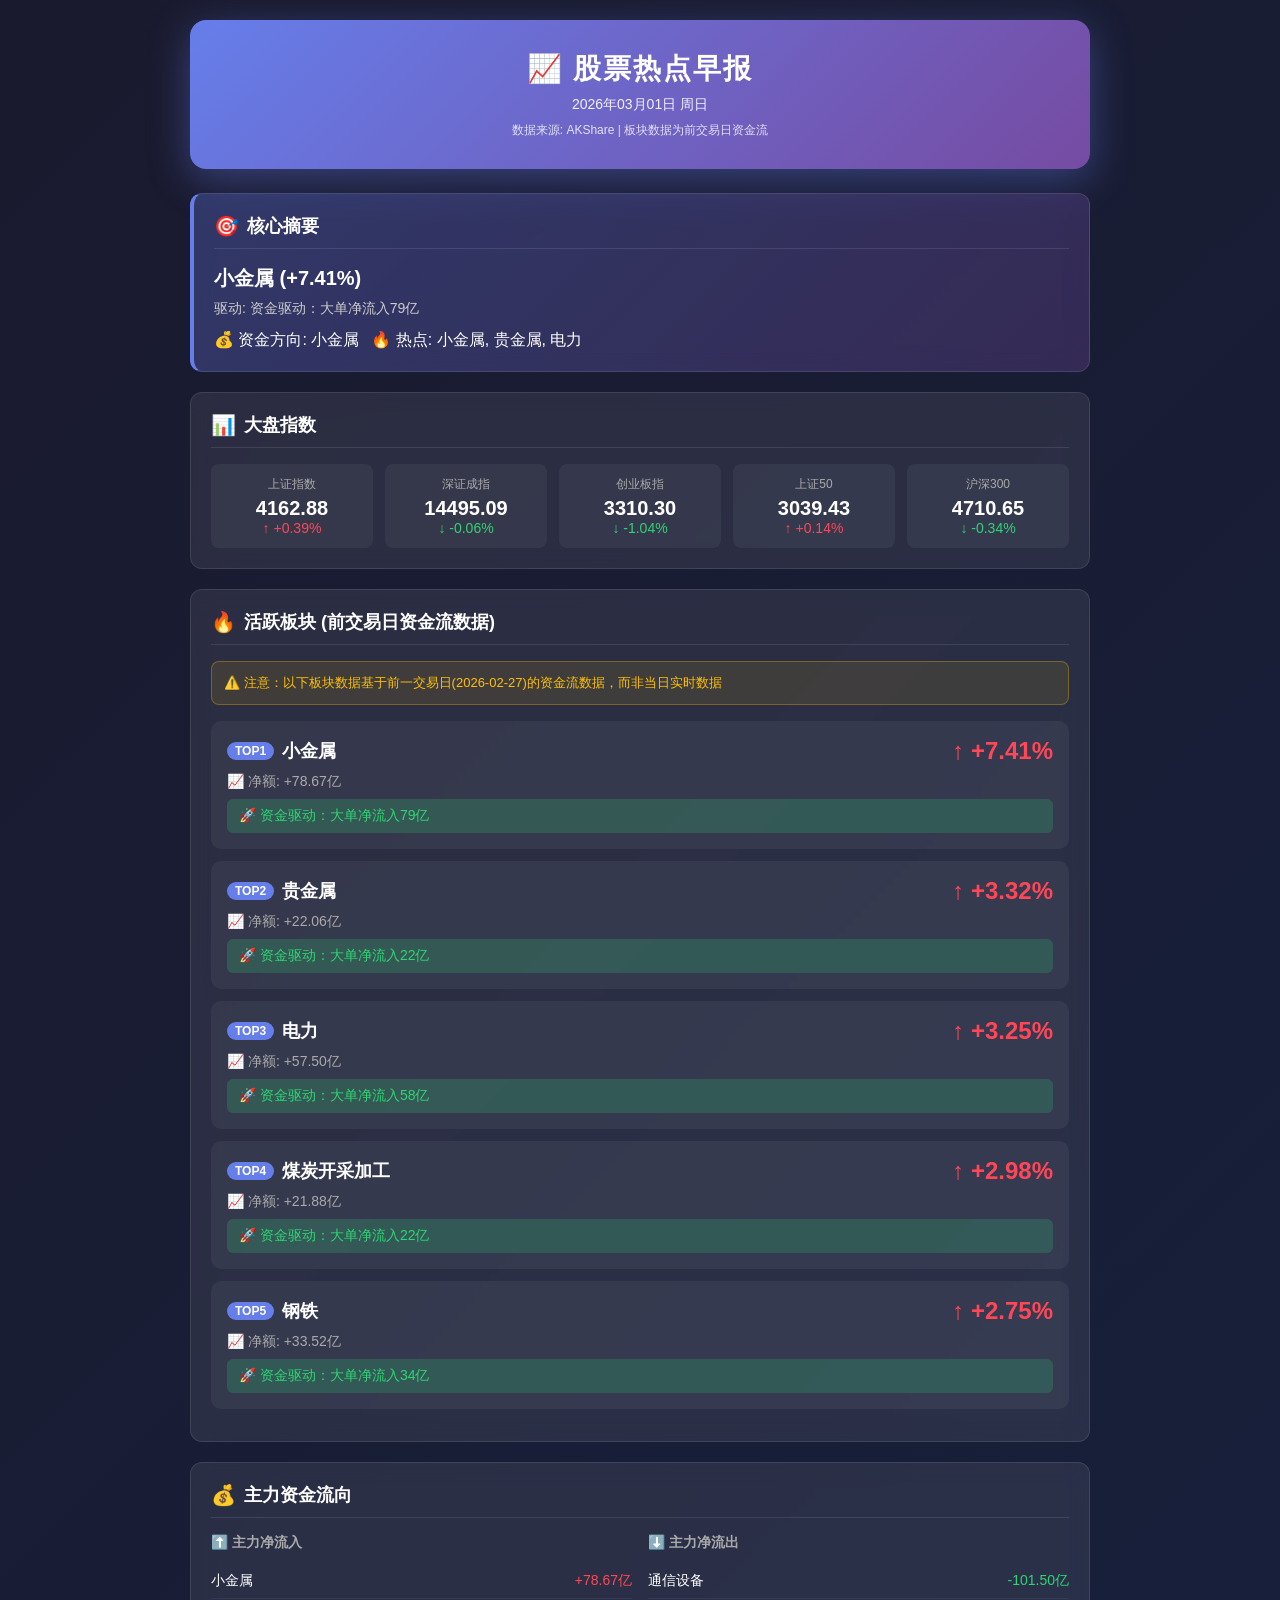
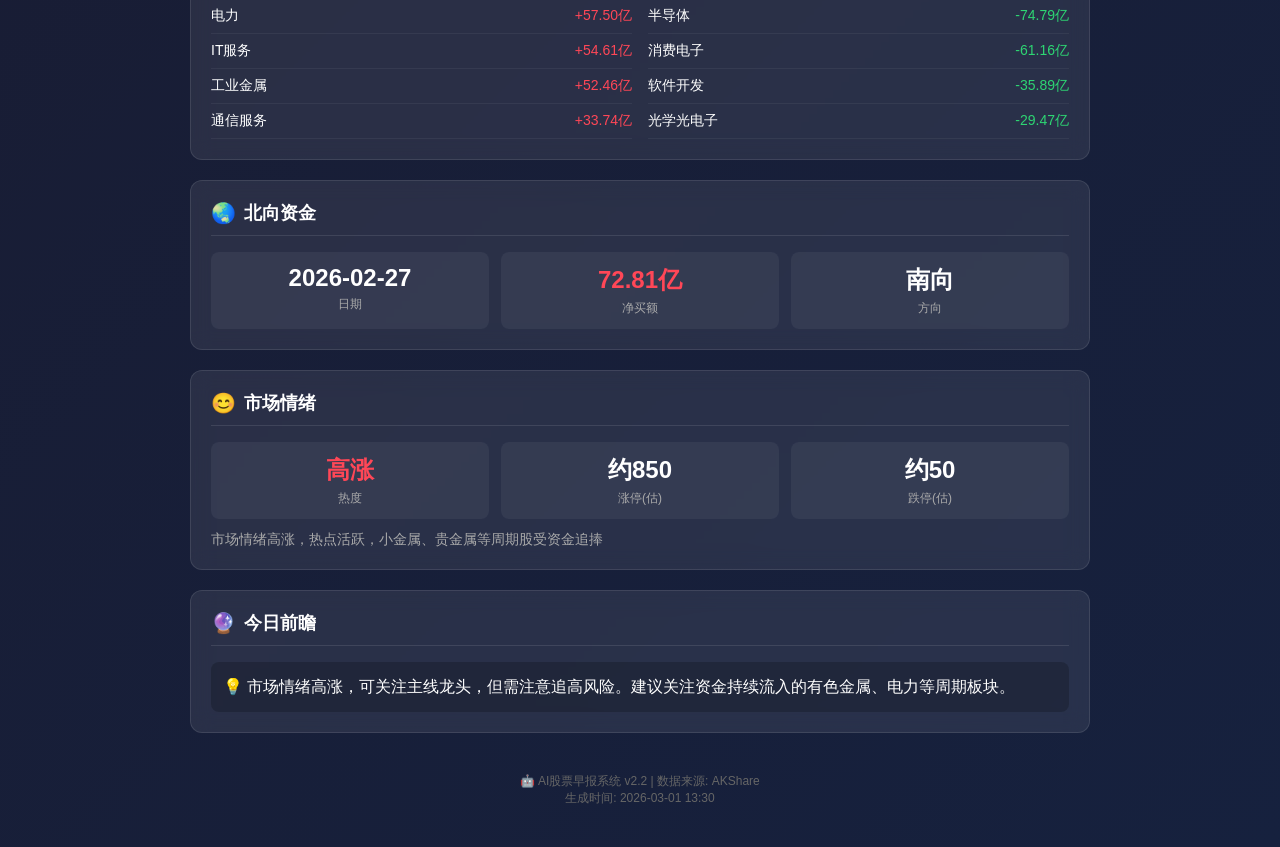
==== commit 374adda1: "Update: 修复网页报告 - 专业版v2.2" ====
--- a/index.html
+++ b/index.html
@@ -3,279 +3,389 @@
 <head>
     <meta charset="UTF-8">
     <meta name="viewport" content="width=device-width, initial-scale=1.0">
-    <title>股票热点日报 - 2026年03月01日</title>
-    <link rel="stylesheet" href="/css/style.css">
+    <title>股票热点早报</title>
+    <style>
+        * { margin: 0; padding: 0; box-sizing: border-box; }
+        body {
+            font-family: -apple-system, BlinkMacSystemFont, 'Segoe UI', Roboto, 'Helvetica Neue', Arial, sans-serif;
+            background: linear-gradient(135deg, #1a1a2e 0%, #16213e 100%);
+            color: #fff;
+            min-height: 100vh;
+            padding: 20px;
+        }
+        .container { max-width: 900px; margin: 0 auto; }
+        
+        /* Header */
+        .header {
+            text-align: center;
+            padding: 30px 20px;
+            background: linear-gradient(135deg, #667eea 0%, #764ba2 100%);
+            border-radius: 16px;
+            margin-bottom: 24px;
+            box-shadow: 0 10px 40px rgba(102, 126, 234, 0.4);
+        }
+        .header h1 { font-size: 28px; margin-bottom: 8px; letter-spacing: 2px; }
+        .header .meta { font-size: 14px; opacity: 0.9; }
+        
+        /* Cards */
+        .card {
+            background: rgba(255, 255, 255, 0.08);
+            border-radius: 12px;
+            padding: 20px;
+            margin-bottom: 20px;
+            backdrop-filter: blur(10px);
+            border: 1px solid rgba(255, 255, 255, 0.1);
+        }
+        .card h2 {
+            font-size: 18px;
+            margin-bottom: 16px;
+            padding-bottom: 10px;
+            border-bottom: 1px solid rgba(255, 255, 255, 0.1);
+            display: flex;
+            align-items: center;
+            gap: 8px;
+        }
+        .card h2 .icon { font-size: 20px; }
+        
+        /* Summary */
+        .summary-card {
+            background: linear-gradient(135deg, rgba(102, 126, 234, 0.3) 0%, rgba(118, 75, 162, 0.3) 100%);
+            border-left: 4px solid #667eea;
+        }
+        .summary-title { font-size: 20px; font-weight: bold; margin-bottom: 8px; }
+        .summary-desc { color: #ccc; font-size: 14px; }
+        
+        /* Index */
+        .index-grid {
+            display: grid;
+            grid-template-columns: repeat(auto-fit, minmax(140px, 1fr));
+            gap: 12px;
+        }
+        .index-item {
+            background: rgba(255, 255, 255, 0.05);
+            padding: 12px;
+            border-radius: 8px;
+            text-align: center;
+        }
+        .index-item .name { font-size: 12px; color: #aaa; margin-bottom: 4px; }
+        .index-item .price { font-size: 20px; font-weight: bold; }
+        .index-item .change { font-size: 14px; }
+        .red { color: #ff4757; }
+        .green { color: #2ed573; }
+        
+        /* Sectors */
+        .sector-list {}
+        .sector-item {
+            background: rgba(255, 255, 255, 0.05);
+            border-radius: 10px;
+            padding: 16px;
+            margin-bottom: 12px;
+        }
+        .sector-header {
+            display: flex;
+            justify-content: space-between;
+            align-items: center;
+            margin-bottom: 8px;
+        }
+        .sector-name {
+            font-size: 18px;
+            font-weight: bold;
+            display: flex;
+            align-items: center;
+            gap: 8px;
+        }
+        .sector-rank {
+            background: #667eea;
+            color: #fff;
+            padding: 2px 8px;
+            border-radius: 12px;
+            font-size: 12px;
+        }
+        .sector-change { font-size: 24px; font-weight: bold; }
+        
+        .sector-meta {
+            display: flex;
+            gap: 20px;
+            font-size: 14px;
+            color: #aaa;
+            margin-bottom: 8px;
+        }
+        .sector-driver {
+            background: rgba(46, 213, 115, 0.2);
+            color: #2ed573;
+            padding: 8px 12px;
+            border-radius: 6px;
+            font-size: 14px;
+        }
+        .sector-driver.warning {
+            background: rgba(255, 107, 107, 0.2);
+            color: #ff6b6b;
+        }
+        
+        /* Money Flow */
+        .money-flow { display: grid; grid-template-columns: 1fr 1fr; gap: 16px; }
+        .flow-section h3 { font-size: 14px; color: #aaa; margin-bottom: 12px; }
+        .flow-item {
+            display: flex;
+            justify-content: space-between;
+            padding: 8px 0;
+            font-size: 14px;
+            border-bottom: 1px solid rgba(255, 255, 255, 0.05);
+        }
+        
+        /* Sentiment */
+        .sentiment-grid {
+            display: grid;
+            grid-template-columns: repeat(auto-fit, minmax(100px, 1fr));
+            gap: 12px;
+        }
+        .sentiment-item {
+            background: rgba(255, 255, 255, 0.05);
+            padding: 12px;
+            border-radius: 8px;
+            text-align: center;
+        }
+        .sentiment-item .value { font-size: 24px; font-weight: bold; }
+        .sentiment-item .label { font-size: 12px; color: #aaa; margin-top: 4px; }
+        
+        /* Outlook */
+        .outlook-tips {
+            font-size: 16px;
+            line-height: 1.6;
+            padding: 12px;
+            background: rgba(0, 0, 0, 0.2);
+            border-radius: 8px;
+        }
+        
+        /* Footer */
+        .footer {
+            text-align: center;
+            padding: 20px;
+            color: #666;
+            font-size: 12px;
+        }
+        
+        .data-note {
+            background: rgba(255, 193, 7, 0.1);
+            border: 1px solid rgba(255, 193, 7, 0.3);
+            border-radius: 8px;
+            padding: 12px;
+            margin-bottom: 16px;
+            font-size: 13px;
+            color: #ffc107;
+        }
+        
+        @media (max-width: 600px) { .money-flow { grid-template-columns: 1fr; } }
+    </style>
 </head>
 <body>
     <div class="container">
-        <header>
-            <h1>📈 股票热点日报</h1>
-            <p class="date">2026年03月01日</p>
-            <p class="date-en">20260301</p>
-        </header>
-
-        <section class="section">
-            <h2>📊 大盘概况</h2>
-            <div class="market-cards">
-
-                <div class="card up">
-                    <div class="card-title">上证指数</div>
-                    <div class="card-value">3050.00</div>
-                    <div class="card-change">+0.50%</div>
-                </div>
-
-                <div class="card up">
-                    <div class="card-title">深证成指</div>
-                    <div class="card-value">9200.00</div>
-                    <div class="card-change">+0.80%</div>
-                </div>
-
-                <div class="card up">
-                    <div class="card-title">创业板指</div>
-                    <div class="card-value">1850.00</div>
-                    <div class="card-change">+1.20%</div>
-                </div>
-            </div>
-        </section>
-
-        <section class="section">
-            <h2>🔥 今日热点板块 TOP8</h2>
+        <!-- Header -->
+        <div class="header">
+            <h1>📈 股票热点早报</h1>
+            <div class="meta">2026年03月01日 周日</div>
+            <div style="margin-top:8px;font-size:12px;opacity:0.8">数据来源: AKShare | 板块数据为前交易日资金流</div>
+        </div>
+        
+        <!-- 核心摘要 -->
+        <div class="card summary-card">
+            <h2><span class="icon">🎯</span> 核心摘要</h2>
+            <div class="summary-title">小金属 (+7.41%)</div>
+            <div class="summary-desc">驱动: 资金驱动：大单净流入79亿</div>
+            <div style="margin-top: 12px; display: flex; gap: 12px; flex-wrap: wrap;">
+                <span>💰 资金方向: 小金属</span>
+                <span>🔥 热点: 小金属, 贵金属, 电力</span>
+            </div>
+        </div>
+        
+        <!-- 大盘指数 -->
+        <div class="card">
+            <h2><span class="icon">📊</span> 大盘指数</h2>
+            <div class="index-grid">
+                <div class="index-item">
+                    <div class="name">上证指数</div>
+                    <div class="price">4162.88</div>
+                    <div class="change red">↑ +0.39%</div>
+                </div>
+                <div class="index-item">
+                    <div class="name">深证成指</div>
+                    <div class="price">14495.09</div>
+                    <div class="change green">↓ -0.06%</div>
+                </div>
+                <div class="index-item">
+                    <div class="name">创业板指</div>
+                    <div class="price">3310.30</div>
+                    <div class="change green">↓ -1.04%</div>
+                </div>
+                <div class="index-item">
+                    <div class="name">上证50</div>
+                    <div class="price">3039.43</div>
+                    <div class="change red">↑ +0.14%</div>
+                </div>
+                <div class="index-item">
+                    <div class="name">沪深300</div>
+                    <div class="price">4710.65</div>
+                    <div class="change green">↓ -0.34%</div>
+                </div>
+            </div>
+        </div>
+        
+        <!-- 活跃板块 -->
+        <div class="card">
+            <h2><span class="icon">🔥</span> 活跃板块 (前交易日资金流数据)</h2>
+            
+            <div class="data-note">
+                ⚠️ 注意：以下板块数据基于前一交易日(2026-02-27)的资金流数据，而非当日实时数据
+            </div>
+            
             <div class="sector-list">
-
-                <div class="sector-item up">
-                    <div class="sector-rank">#1</div>
-                    <div class="sector-info">
-                        <div class="sector-name">医药生物</div>
-                        <div class="sector-leader">领涨：恒瑞医药</div>
-                    </div>
-                    <div class="sector-change">+3.76%</div>
-                </div>
-
-                <div class="sector-item up">
-                    <div class="sector-rank">#2</div>
-                    <div class="sector-info">
-                        <div class="sector-name">人工智能</div>
-                        <div class="sector-leader">领涨：科大讯飞</div>
-                    </div>
-                    <div class="sector-change">+3.61%</div>
-                </div>
-
-                <div class="sector-item up">
-                    <div class="sector-rank">#3</div>
-                    <div class="sector-info">
-                        <div class="sector-name">券商</div>
-                        <div class="sector-leader">领涨：中信证券</div>
-                    </div>
-                    <div class="sector-change">+1.13%</div>
-                </div>
-
-                <div class="sector-item up">
-                    <div class="sector-rank">#4</div>
-                    <div class="sector-info">
-                        <div class="sector-name">光伏</div>
-                        <div class="sector-leader">领涨：隆基绿能</div>
-                    </div>
-                    <div class="sector-change">+0.47%</div>
-                </div>
-
-                <div class="sector-item up">
-                    <div class="sector-rank">#5</div>
-                    <div class="sector-info">
-                        <div class="sector-name">银行</div>
-                        <div class="sector-leader">领涨：招商银行</div>
-                    </div>
-                    <div class="sector-change">+0.40%</div>
-                </div>
-
-                <div class="sector-item down">
-                    <div class="sector-rank">#6</div>
-                    <div class="sector-info">
-                        <div class="sector-name">新能源车</div>
-                        <div class="sector-leader">领涨：比亚迪</div>
-                    </div>
-                    <div class="sector-change">-0.53%</div>
-                </div>
-
-                <div class="sector-item down">
-                    <div class="sector-rank">#7</div>
-                    <div class="sector-info">
-                        <div class="sector-name">半导体</div>
-                        <div class="sector-leader">领涨：中芯国际</div>
-                    </div>
-                    <div class="sector-change">-1.05%</div>
-                </div>
-
-                <div class="sector-item down">
-                    <div class="sector-rank">#8</div>
-                    <div class="sector-info">
-                        <div class="sector-name">消费电子</div>
-                        <div class="sector-leader">领涨：立讯精密</div>
-                    </div>
-                    <div class="sector-change">-1.61%</div>
-                </div>
-            </div>
-        </section>
-
-        <section class="section">
-            <h2>📰 重要新闻 TOP10</h2>
-            <div class="news-list">
-
-                <div class="news-item">
-                    <div class="news-rank">1</div>
-                    <div class="news-content">
-                        <div class="news-title">能源局：保障能源安全稳定供应</div>
-                        <div class="news-meta">
-                            <span class="news-source">能源局</span>
-                            <span class="news-time">03-01 14:22</span>
-                        </div>
-                    </div>
-                </div>
-
-                <div class="news-item">
-                    <div class="news-rank">2</div>
-                    <div class="news-content">
-                        <div class="news-title">住建部：因城施策支持住房需求</div>
-                        <div class="news-meta">
-                            <span class="news-source">住建部</span>
-                            <span class="news-time">03-01 07:27</span>
-                        </div>
-                    </div>
-                </div>
-
-                <div class="news-item">
-                    <div class="news-rank">3</div>
-                    <div class="news-content">
-                        <div class="news-title">证监会：稳步推进全面注册制改革</div>
-                        <div class="news-meta">
-                            <span class="news-source">证监会</span>
-                            <span class="news-time">03-01 09:06</span>
-                        </div>
-                    </div>
-                </div>
-
-                <div class="news-item">
-                    <div class="news-rank">4</div>
-                    <div class="news-content">
-                        <div class="news-title">发改委：加大基础设施投资力度</div>
-                        <div class="news-meta">
-                            <span class="news-source">发改委</span>
-                            <span class="news-time">03-01 15:26</span>
-                        </div>
-                    </div>
-                </div>
-
-                <div class="news-item">
-                    <div class="news-rank">5</div>
-                    <div class="news-content">
-                        <div class="news-title">人社部：完善社会保障体系</div>
-                        <div class="news-meta">
-                            <span class="news-source">人社部</span>
-                            <span class="news-time">03-01 16:31</span>
-                        </div>
-                    </div>
-                </div>
-
-                <div class="news-item">
-                    <div class="news-rank">6</div>
-                    <div class="news-content">
-                        <div class="news-title">国家统计局：PMI 指数保持在扩张区间</div>
-                        <div class="news-meta">
-                            <span class="news-source">统计局</span>
-                            <span class="news-time">03-01 08:33</span>
-                        </div>
-                    </div>
-                </div>
-
-                <div class="news-item">
-                    <div class="news-rank">7</div>
-                    <div class="news-content">
-                        <div class="news-title">工信部：推动制造业高端化发展</div>
-                        <div class="news-meta">
-                            <span class="news-source">工信部</span>
-                            <span class="news-time">03-01 19:49</span>
-                        </div>
-                    </div>
-                </div>
-
-                <div class="news-item">
-                    <div class="news-rank">8</div>
-                    <div class="news-content">
-                        <div class="news-title">工信部：加快 5G 网络建设应用</div>
-                        <div class="news-meta">
-                            <span class="news-source">工信部</span>
-                            <span class="news-time">03-01 15:26</span>
-                        </div>
-                    </div>
-                </div>
-
-                <div class="news-item">
-                    <div class="news-rank">9</div>
-                    <div class="news-content">
-                        <div class="news-title">外汇局：保持人民币汇率基本稳定</div>
-                        <div class="news-meta">
-                            <span class="news-source">外汇局</span>
-                            <span class="news-time">03-01 19:16</span>
-                        </div>
-                    </div>
-                </div>
-
-                <div class="news-item">
-                    <div class="news-rank">10</div>
-                    <div class="news-content">
-                        <div class="news-title">外汇局：完善跨境资本流动管理</div>
-                        <div class="news-meta">
-                            <span class="news-source">外汇局</span>
-                            <span class="news-time">03-01 10:54</span>
-                        </div>
-                    </div>
-                </div>
-            </div>
-        </section>
-
-        <section class="section">
-            <h2>📁 历史归档</h2>
-            <div class="archive-list">
-
-                <a href="/daily/20260223.html" class="archive-item">
-                    <span class="archive-date">2026年02月23日</span>
-                    <span class="archive-link">查看 →</span>
-                </a>
-
-                <a href="/daily/20260224.html" class="archive-item">
-                    <span class="archive-date">2026年02月24日</span>
-                    <span class="archive-link">查看 →</span>
-                </a>
-
-                <a href="/daily/20260225.html" class="archive-item">
-                    <span class="archive-date">2026年02月25日</span>
-                    <span class="archive-link">查看 →</span>
-                </a>
-
-                <a href="/daily/20260226.html" class="archive-item">
-                    <span class="archive-date">2026年02月26日</span>
-                    <span class="archive-link">查看 →</span>
-                </a>
-
-                <a href="/daily/20260227.html" class="archive-item">
-                    <span class="archive-date">2026年02月27日</span>
-                    <span class="archive-link">查看 →</span>
-                </a>
-
-                <a href="/daily/20260228.html" class="archive-item">
-                    <span class="archive-date">2026年02月28日</span>
-                    <span class="archive-link">查看 →</span>
-                </a>
-            </div>
-            <div class="archive-more">
-                <a href="/archive.html">查看全部历史 →</a>
-            </div>
-        </section>
-
-        <footer>
-            <p>免责声明：本报告仅供参考，不构成投资建议。股市有风险，投资需谨慎。</p>
-            <p class="footer-time">生成时间：2026-03-01 11:44:37</p>
-        </footer>
+                <div class="sector-item">
+                    <div class="sector-header">
+                        <div class="sector-name">
+                            <span class="sector-rank">TOP1</span>
+                            小金属
+                        </div>
+                        <div class="sector-change red">↑ +7.41%</div>
+                    </div>
+                    <div class="sector-meta">
+                        <span>📈 净额: +78.67亿</span>
+                    </div>
+                    <div class="sector-driver">🚀 资金驱动：大单净流入79亿</div>
+                </div>
+                
+                <div class="sector-item">
+                    <div class="sector-header">
+                        <div class="sector-name">
+                            <span class="sector-rank">TOP2</span>
+                            贵金属
+                        </div>
+                        <div class="sector-change red">↑ +3.32%</div>
+                    </div>
+                    <div class="sector-meta">
+                        <span>📈 净额: +22.06亿</span>
+                    </div>
+                    <div class="sector-driver">🚀 资金驱动：大单净流入22亿</div>
+                </div>
+                
+                <div class="sector-item">
+                    <div class="sector-header">
+                        <div class="sector-name">
+                            <span class="sector-rank">TOP3</span>
+                            电力
+                        </div>
+                        <div class="sector-change red">↑ +3.25%</div>
+                    </div>
+                    <div class="sector-meta">
+                        <span>📈 净额: +57.50亿</span>
+                    </div>
+                    <div class="sector-driver">🚀 资金驱动：大单净流入58亿</div>
+                </div>
+                
+                <div class="sector-item">
+                    <div class="sector-header">
+                        <div class="sector-name">
+                            <span class="sector-rank">TOP4</span>
+                            煤炭开采加工
+                        </div>
+                        <div class="sector-change red">↑ +2.98%</div>
+                    </div>
+                    <div class="sector-meta">
+                        <span>📈 净额: +21.88亿</span>
+                    </div>
+                    <div class="sector-driver">🚀 资金驱动：大单净流入22亿</div>
+                </div>
+                
+                <div class="sector-item">
+                    <div class="sector-header">
+                        <div class="sector-name">
+                            <span class="sector-rank">TOP5</span>
+                            钢铁
+                        </div>
+                        <div class="sector-change red">↑ +2.75%</div>
+                    </div>
+                    <div class="sector-meta">
+                        <span>📈 净额: +33.52亿</span>
+                    </div>
+                    <div class="sector-driver">🚀 资金驱动：大单净流入34亿</div>
+                </div>
+            </div>
+        </div>
+        
+        <!-- 资金流向 -->
+        <div class="card">
+            <h2><span class="icon">💰</span> 主力资金流向</h2>
+            <div class="money-flow">
+                <div class="flow-section">
+                    <h3>⬆️ 主力净流入</h3>
+                    <div class="flow-item"><span>小金属</span><span class="red">+78.67亿</span></div>
+                    <div class="flow-item"><span>电力</span><span class="red">+57.50亿</span></div>
+                    <div class="flow-item"><span>IT服务</span><span class="red">+54.61亿</span></div>
+                    <div class="flow-item"><span>工业金属</span><span class="red">+52.46亿</span></div>
+                    <div class="flow-item"><span>通信服务</span><span class="red">+33.74亿</span></div>
+                </div>
+                <div class="flow-section">
+                    <h3>⬇️ 主力净流出</h3>
+                    <div class="flow-item"><span>通信设备</span><span class="green">-101.50亿</span></div>
+                    <div class="flow-item"><span>半导体</span><span class="green">-74.79亿</span></div>
+                    <div class="flow-item"><span>消费电子</span><span class="green">-61.16亿</span></div>
+                    <div class="flow-item"><span>软件开发</span><span class="green">-35.89亿</span></div>
+                    <div class="flow-item"><span>光学光电子</span><span class="green">-29.47亿</span></div>
+                </div>
+            </div>
+        </div>
+        
+        <!-- 北向资金 -->
+        <div class="card">
+            <h2><span class="icon">🌏</span> 北向资金</h2>
+            <div class="sentiment-grid">
+                <div class="sentiment-item">
+                    <div class="value">2026-02-27</div>
+                    <div class="label">日期</div>
+                </div>
+                <div class="sentiment-item">
+                    <div class="value red">72.81亿</div>
+                    <div class="label">净买额</div>
+                </div>
+                <div class="sentiment-item">
+                    <div class="value">南向</div>
+                    <div class="label">方向</div>
+                </div>
+            </div>
+        </div>
+        
+        <!-- 市场情绪 -->
+        <div class="card">
+            <h2><span class="icon">😊</span> 市场情绪</h2>
+            <div class="sentiment-grid">
+                <div class="sentiment-item">
+                    <div class="value red">高涨</div>
+                    <div class="label">热度</div>
+                </div>
+                <div class="sentiment-item">
+                    <div class="value">约850</div>
+                    <div class="label">涨停(估)</div>
+                </div>
+                <div class="sentiment-item">
+                    <div class="value">约50</div>
+                    <div class="label">跌停(估)</div>
+                </div>
+            </div>
+            <p style="margin-top: 12px; color: #aaa; font-size: 14px;">市场情绪高涨，热点活跃，小金属、贵金属等周期股受资金追捧</p>
+        </div>
+        
+        <!-- 今日前瞻 -->
+        <div class="card">
+            <h2><span class="icon">🔮</span> 今日前瞻</h2>
+            <div class="outlook-tips">
+                💡 市场情绪高涨，可关注主线龙头，但需注意追高风险。建议关注资金持续流入的有色金属、电力等周期板块。
+            </div>
+        </div>
+        
+        <!-- Footer -->
+        <div class="footer">
+            <p>🤖 AI股票早报系统 v2.2 | 数据来源: AKShare</p>
+            <p>生成时间: 2026-03-01 13:30</p>
+        </div>
     </div>
-    <script src="/js/main.js"></script>
 </body>
 </html>
